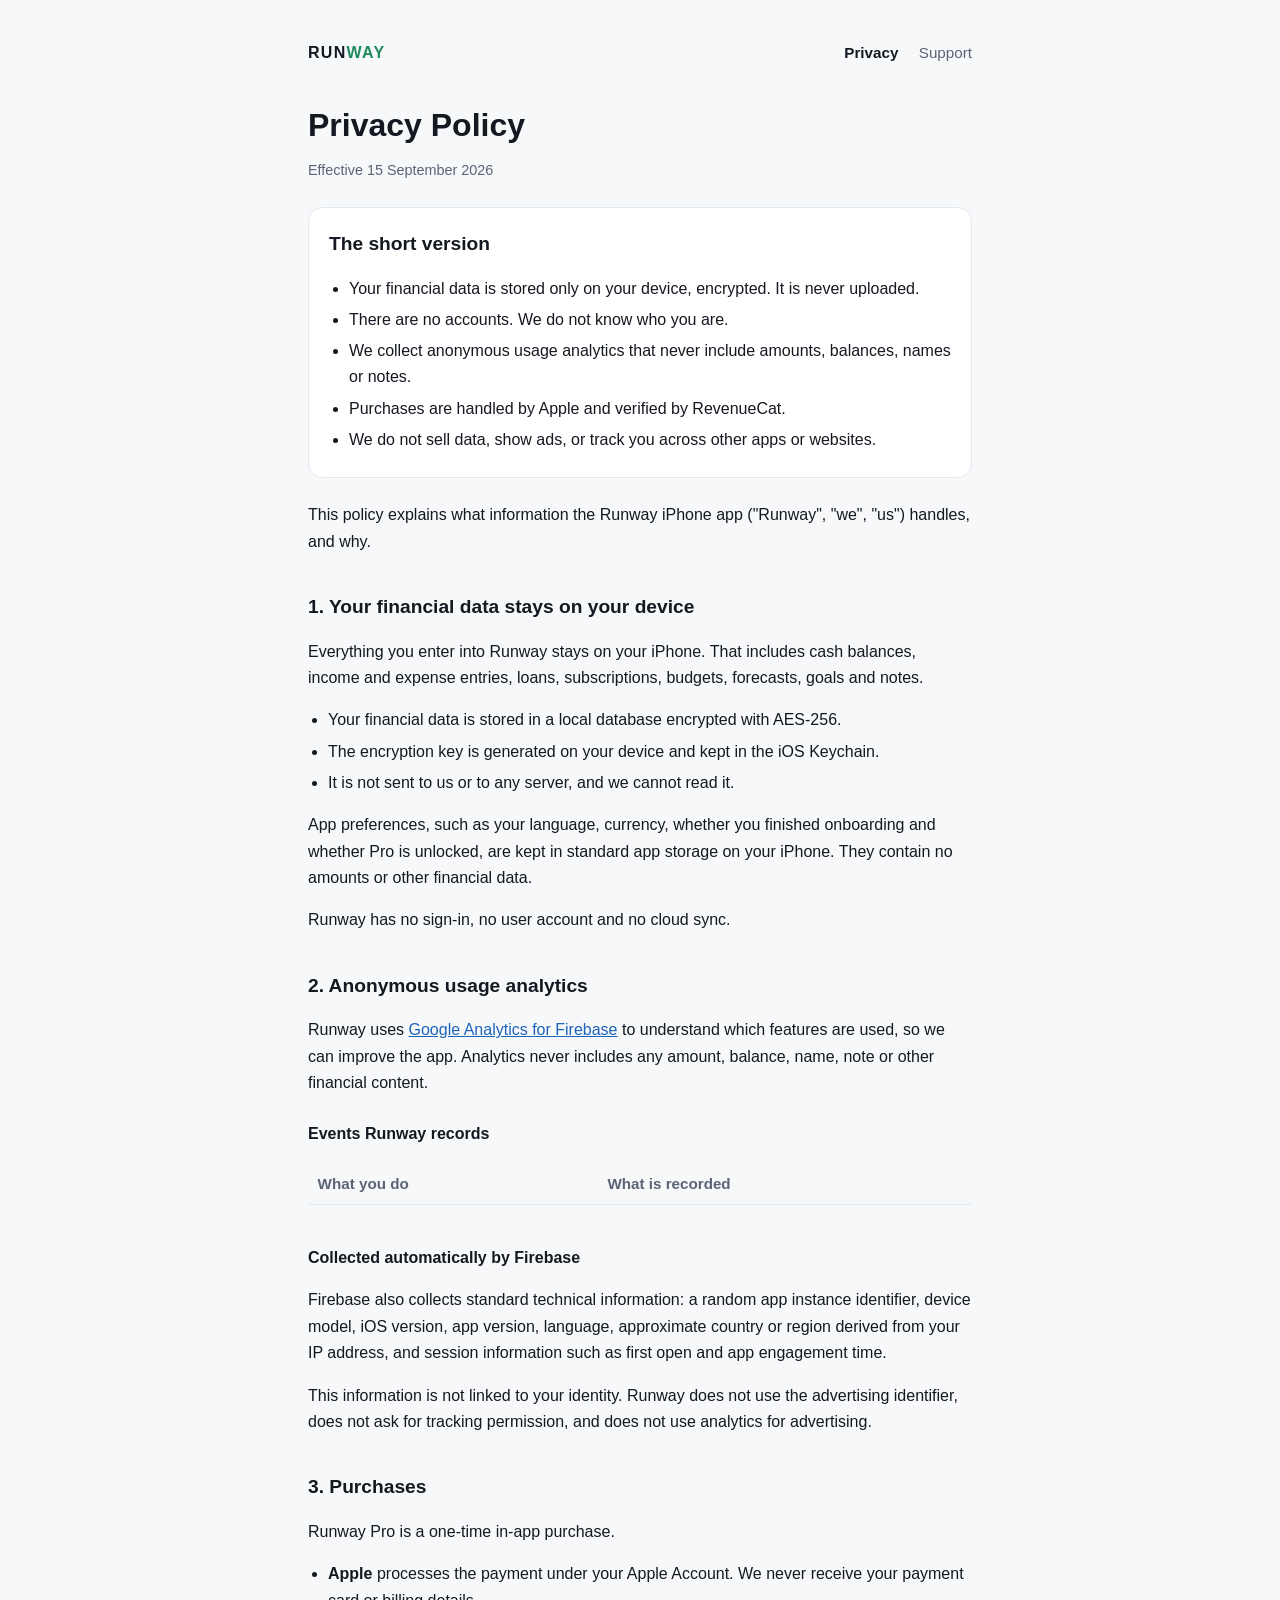
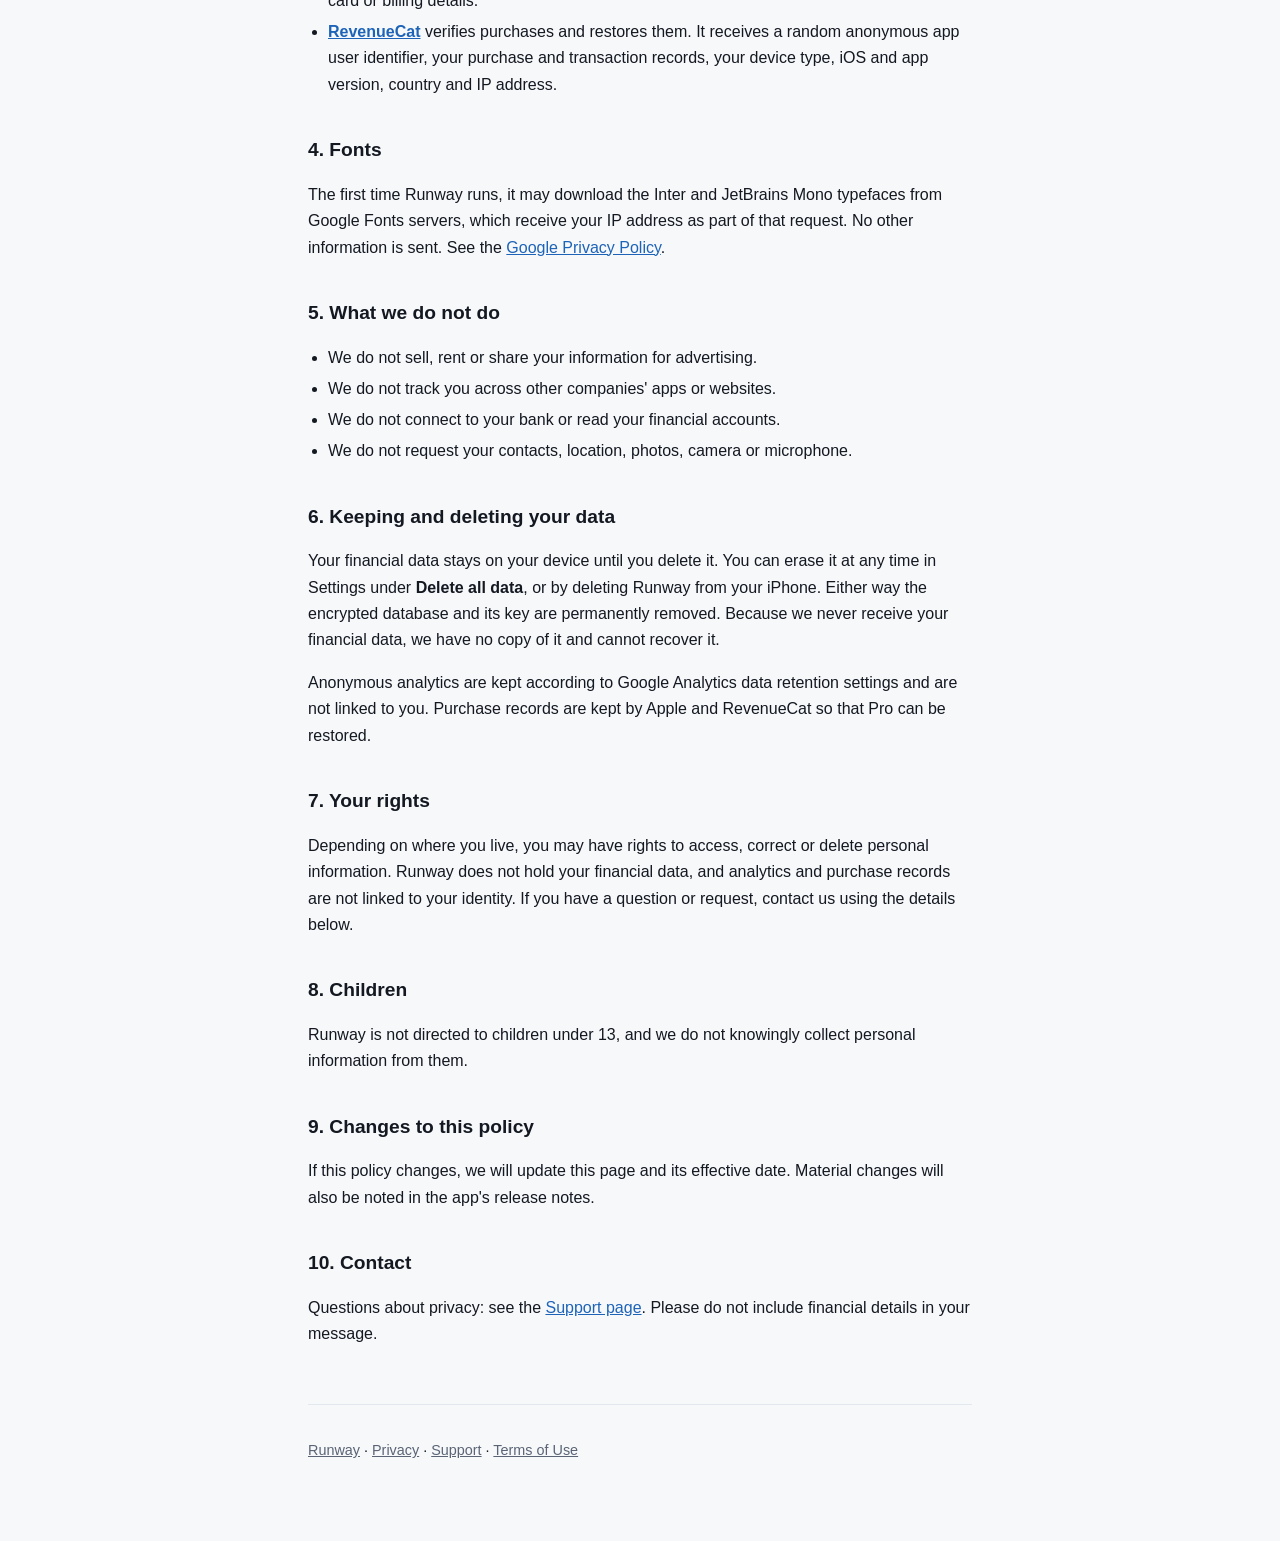
==== privacy/index.html @ b5fdf531 "docs(site): privacy policy and support pages for GitHub Pages Co-Authored-By: Claude Opus 5 (1M cont" ====
<!doctype html>
<html lang="en">
<head>
  <meta charset="utf-8">
  <meta name="viewport" content="width=device-width, initial-scale=1">
  <title>Privacy Policy · Runway</title>
  <meta name="description" content="Runway privacy policy: your financial data stays encrypted on your device.">
  <link rel="stylesheet" href="../assets/site.css">
</head>
<body>
  <div class="wrap">
    <header class="site">
      <a class="brand" href="../">Run<span>way</span></a>
      <nav>
        <a href="./" aria-current="page">Privacy</a>
        <a href="../support/">Support</a>
      </nav>
    </header>

    <main>
      <h1>Privacy Policy</h1>
      <p class="meta">Effective 15 September 2026</p>

      <div class="card">
        <h2>The short version</h2>
        <ul>
          <li>Your financial data is stored only on your device, encrypted. It is never uploaded.</li>
          <li>There are no accounts. We do not know who you are.</li>
          <li>We collect anonymous usage analytics that never include amounts, balances, names or notes.</li>
          <li>Purchases are handled by Apple and verified by RevenueCat.</li>
          <li>We do not sell data, show ads, or track you across other apps or websites.</li>
        </ul>
      </div>

      <p>This policy explains what information the Runway iPhone app ("Runway", "we", "us") handles, and why.</p>

      <h2>1. Your financial data stays on your device</h2>
      <p>Everything you enter into Runway stays on your iPhone. That includes cash balances, income and expense entries, loans, subscriptions, budgets, forecasts, goals and notes.</p>
      <ul>
        <li>Your financial data is stored in a local database encrypted with AES-256.</li>
        <li>The encryption key is generated on your device and kept in the iOS Keychain.</li>
        <li>It is not sent to us or to any server, and we cannot read it.</li>
      </ul>
      <p>App preferences, such as your language, currency, whether you finished onboarding and whether Pro is unlocked, are kept in standard app storage on your iPhone. They contain no amounts or other financial data.</p>
      <p>Runway has no sign-in, no user account and no cloud sync.</p>

      <h2>2. Anonymous usage analytics</h2>
      <p>Runway uses <a href="https://firebase.google.com/support/privacy">Google Analytics for Firebase</a> to understand which features are used, so we can improve the app. Analytics never includes any amount, balance, name, note or other financial content.</p>

      <h3>Events Runway records</h3>
      <div class="table-wrap">
        <table>
          <thead>
            <tr><th>What you do</th><th>What is recorded</th></tr>
          </thead>
          <tbody>

          </tbody>
        </table>
      </div>

      <h3>Collected automatically by Firebase</h3>
      <p>Firebase also collects standard technical information: a random app instance identifier, device model, iOS version, app version, language, approximate country or region derived from your IP address, and session information such as first open and app engagement time.</p>
      <p>This information is not linked to your identity. Runway does not use the advertising identifier, does not ask for tracking permission, and does not use analytics for advertising.</p>

      <h2>3. Purchases</h2>
      <p>Runway Pro is a one-time in-app purchase.</p>
      <ul>
        <li><strong>Apple</strong> processes the payment under your Apple Account. We never receive your payment card or billing details.</li>
        <li><strong><a href="https://www.revenuecat.com/privacy/">RevenueCat</a></strong> verifies purchases and restores them. It receives a random anonymous app user identifier, your purchase and transaction records, your device type, iOS and app version, country and IP address.</li>
      </ul>

      <h2>4. Fonts</h2>
      <p>The first time Runway runs, it may download the Inter and JetBrains Mono typefaces from Google Fonts servers, which receive your IP address as part of that request. No other information is sent. See the <a href="https://policies.google.com/privacy">Google Privacy Policy</a>.</p>

      <h2>5. What we do not do</h2>
      <ul>
        <li>We do not sell, rent or share your information for advertising.</li>
        <li>We do not track you across other companies' apps or websites.</li>
        <li>We do not connect to your bank or read your financial accounts.</li>
        <li>We do not request your contacts, location, photos, camera or microphone.</li>
      </ul>

      <h2>6. Keeping and deleting your data</h2>
      <p>Your financial data stays on your device until you delete it. You can erase it at any time in Settings under <strong>Delete all data</strong>, or by deleting Runway from your iPhone. Either way the encrypted database and its key are permanently removed. Because we never receive your financial data, we have no copy of it and cannot recover it.</p>
      <p>Anonymous analytics are kept according to Google Analytics data retention settings and are not linked to you. Purchase records are kept by Apple and RevenueCat so that Pro can be restored.</p>

      <h2>7. Your rights</h2>
      <p>Depending on where you live, you may have rights to access, correct or delete personal information. Runway does not hold your financial data, and analytics and purchase records are not linked to your identity. If you have a question or request, contact us using the details below.</p>

      <h2>8. Children</h2>
      <p>Runway is not directed to children under 13, and we do not knowingly collect personal information from them.</p>

      <h2>9. Changes to this policy</h2>
      <p>If this policy changes, we will update this page and its effective date. Material changes will also be noted in the app's release notes.</p>

      <h2>10. Contact</h2>
      <p>Questions about privacy: see the <a href="../support/">Support page</a>. Please do not include financial details in your message.</p>
    </main>

    <footer class="site">
      <p><a href="../">Runway</a> · <a href="./">Privacy</a> · <a href="../support/">Support</a> · <a href="https://www.apple.com/legal/internet-services/itunes/dev/stdeula/">Terms of Use</a></p>
    </footer>
  </div>
</body>
</html>
---- assets/site.css ----
:root {
  --bg: #f7f8fa;
  --surface: #ffffff;
  --text: #141821;
  --muted: #5a6475;
  --border: #e3e7ee;
  --accent: #1f8a5b;
  --link: #1d63b8;
  color-scheme: light;
}

@media (prefers-color-scheme: dark) {
  :root {
    --bg: #070b14;
    --surface: #0d1320;
    --text: #e6eaf1;
    --muted: #9aa4b5;
    --border: #1c2536;
    --accent: #8fddaa;
    --link: #7fb6ef;
    color-scheme: dark;
  }
}

* { box-sizing: border-box; }

html { -webkit-text-size-adjust: 100%; }

body {
  margin: 0;
  background: var(--bg);
  color: var(--text);
  font: 16px/1.65 -apple-system, BlinkMacSystemFont, "Segoe UI", Inter, Roboto, Helvetica, Arial, sans-serif;
}

.wrap {
  max-width: 44rem;
  margin: 0 auto;
  padding: 2.5rem 1.25rem 4rem;
}

header.site {
  display: flex;
  align-items: center;
  justify-content: space-between;
  gap: 1rem;
  flex-wrap: wrap;
  margin-bottom: 2.5rem;
}

.brand {
  font-weight: 700;
  letter-spacing: 0.08em;
  text-transform: uppercase;
  color: var(--text);
  text-decoration: none;
}

.brand span { color: var(--accent); }

nav a {
  color: var(--muted);
  text-decoration: none;
  margin-left: 1rem;
  font-size: 0.95rem;
}

nav a:first-child { margin-left: 0; }
nav a[aria-current="page"] { color: var(--text); font-weight: 600; }

h1 {
  font-size: 2rem;
  line-height: 1.2;
  margin: 0 0 0.5rem;
}

h2 {
  font-size: 1.2rem;
  margin: 2.25rem 0 0.5rem;
}

h3 {
  font-size: 1rem;
  margin: 1.5rem 0 0.25rem;
}

p, li { color: var(--text); }

.lede { color: var(--muted); font-size: 1.05rem; margin-top: 0; }
.meta { color: var(--muted); font-size: 0.9rem; }

a { color: var(--link); }

ul { padding-left: 1.25rem; }
li { margin: 0.3rem 0; }

.card {
  background: var(--surface);
  border: 1px solid var(--border);
  border-radius: 14px;
  padding: 1.25rem 1.25rem 0.5rem;
  margin: 1.5rem 0;
}

.card h2:first-child, .card h3:first-child { margin-top: 0; }

.button {
  display: inline-block;
  background: var(--accent);
  color: #06140d;
  font-weight: 600;
  text-decoration: none;
  padding: 0.65rem 1.1rem;
  border-radius: 999px;
  margin: 0.25rem 0 1rem;
}

.links { display: grid; gap: 0.75rem; margin-top: 2rem; }

.links a {
  display: block;
  background: var(--surface);
  border: 1px solid var(--border);
  border-radius: 14px;
  padding: 1rem 1.25rem;
  color: var(--text);
  text-decoration: none;
}

.links a strong { display: block; }
.links a span { color: var(--muted); font-size: 0.95rem; }

.table-wrap { overflow-x: auto; }

table {
  width: 100%;
  border-collapse: collapse;
  font-size: 0.95rem;
  margin: 0.75rem 0 1rem;
}

th, td {
  text-align: left;
  padding: 0.5rem 0.6rem;
  border-bottom: 1px solid var(--border);
  vertical-align: top;
}

th { color: var(--muted); font-weight: 600; }

code {
  font-family: "JetBrains Mono", ui-monospace, SFMono-Regular, Menlo, monospace;
  font-size: 0.9em;
}

footer.site {
  margin-top: 3.5rem;
  padding-top: 1.25rem;
  border-top: 1px solid var(--border);
  color: var(--muted);
  font-size: 0.9rem;
}

footer.site a { color: var(--muted); }
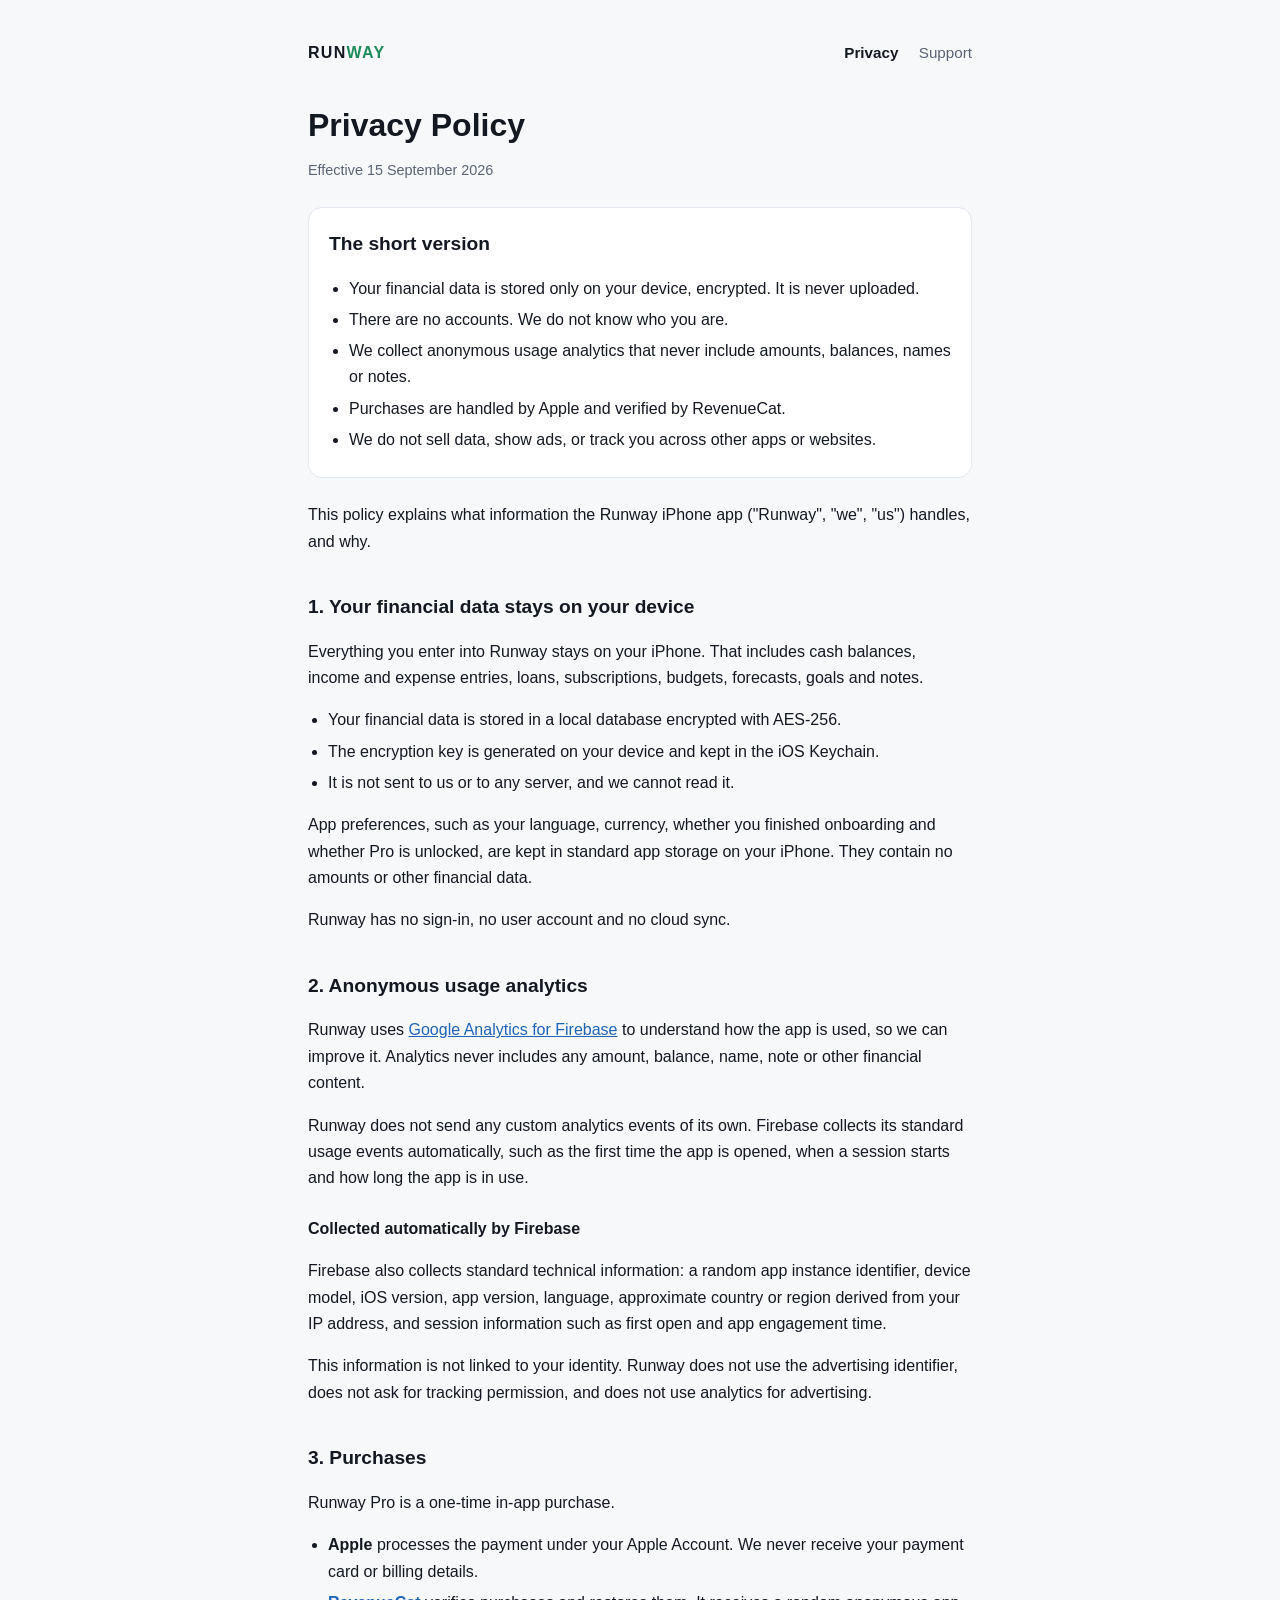
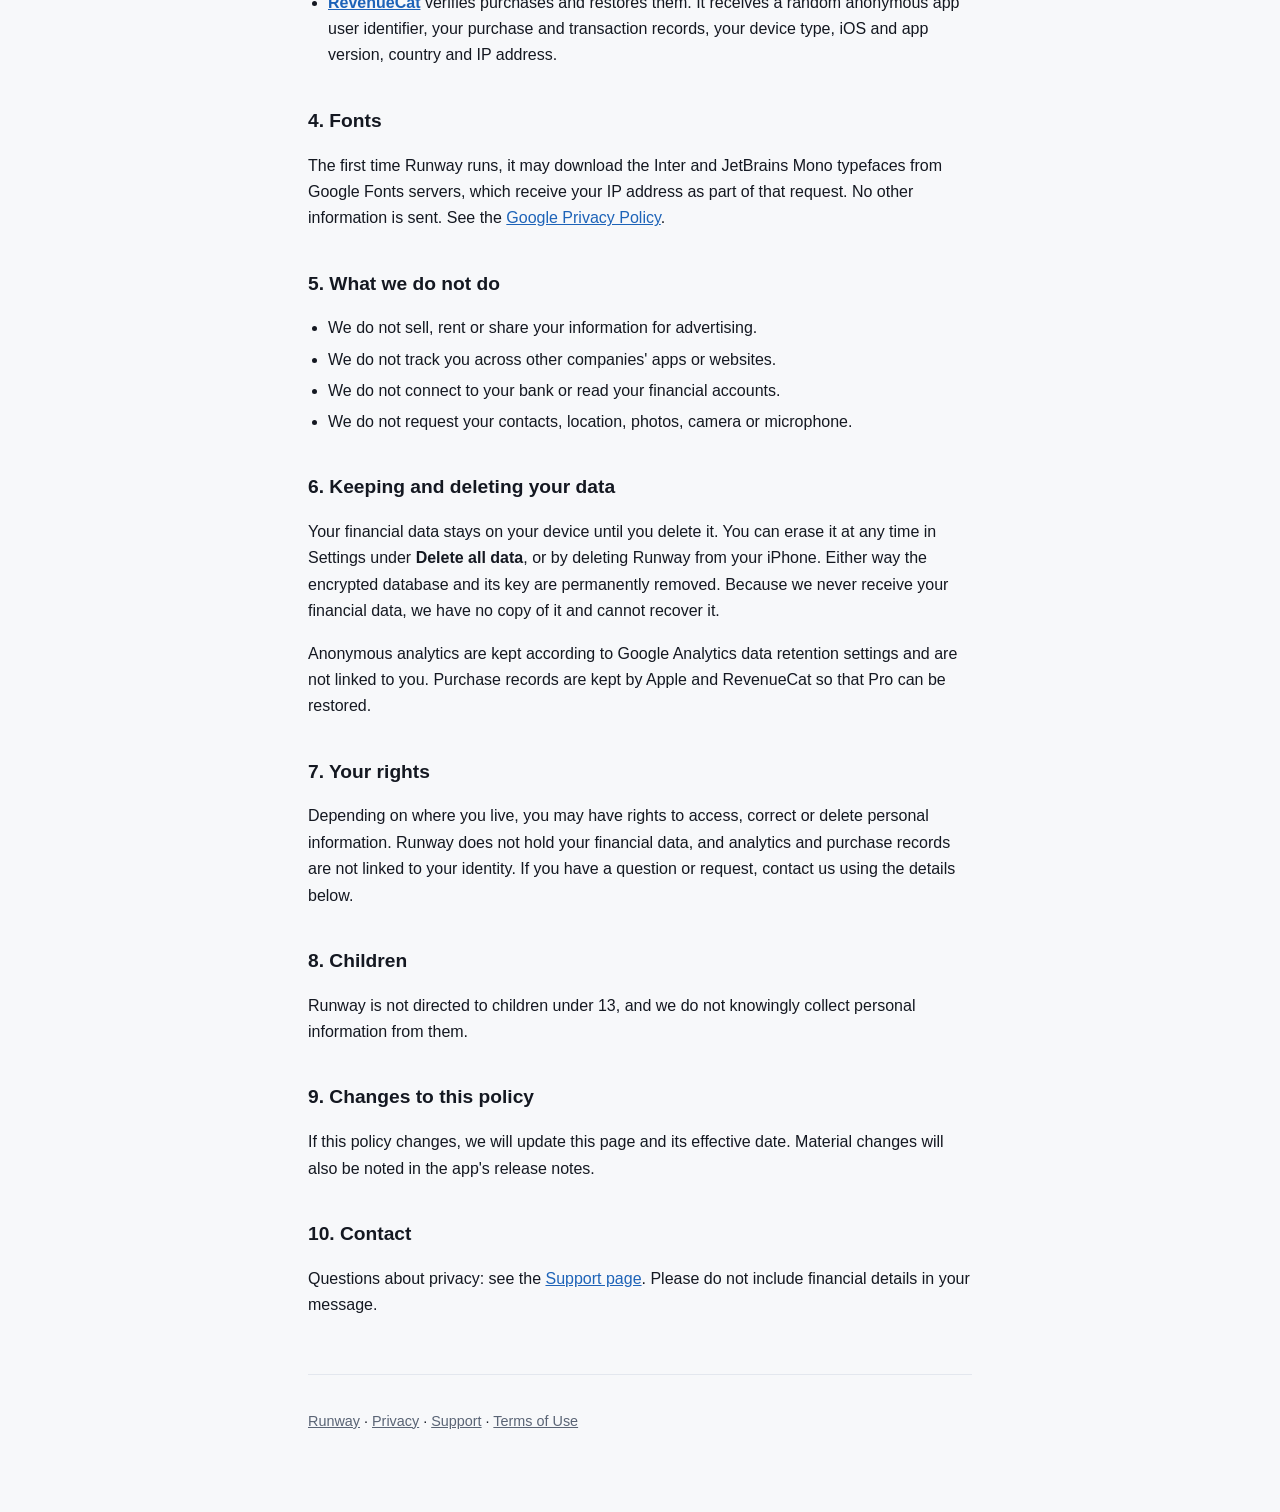
==== commit 17d3e9ac: "docs(site): describe analytics accurately and match the shipped app - The app sends no custom analyt" ====
--- a/privacy/index.html
+++ b/privacy/index.html
@@ -45,19 +45,9 @@
       <p>Runway has no sign-in, no user account and no cloud sync.</p>
 
       <h2>2. Anonymous usage analytics</h2>
-      <p>Runway uses <a href="https://firebase.google.com/support/privacy">Google Analytics for Firebase</a> to understand which features are used, so we can improve the app. Analytics never includes any amount, balance, name, note or other financial content.</p>
+      <p>Runway uses <a href="https://firebase.google.com/support/privacy">Google Analytics for Firebase</a> to understand how the app is used, so we can improve it. Analytics never includes any amount, balance, name, note or other financial content.</p>
 
-      <h3>Events Runway records</h3>
-      <div class="table-wrap">
-        <table>
-          <thead>
-            <tr><th>What you do</th><th>What is recorded</th></tr>
-          </thead>
-          <tbody>
-
-          </tbody>
-        </table>
-      </div>
+      <p>Runway does not send any custom analytics events of its own. Firebase collects its standard usage events automatically, such as the first time the app is opened, when a session starts and how long the app is in use.</p>
 
       <h3>Collected automatically by Firebase</h3>
       <p>Firebase also collects standard technical information: a random app instance identifier, device model, iOS version, app version, language, approximate country or region derived from your IP address, and session information such as first open and app engagement time.</p>
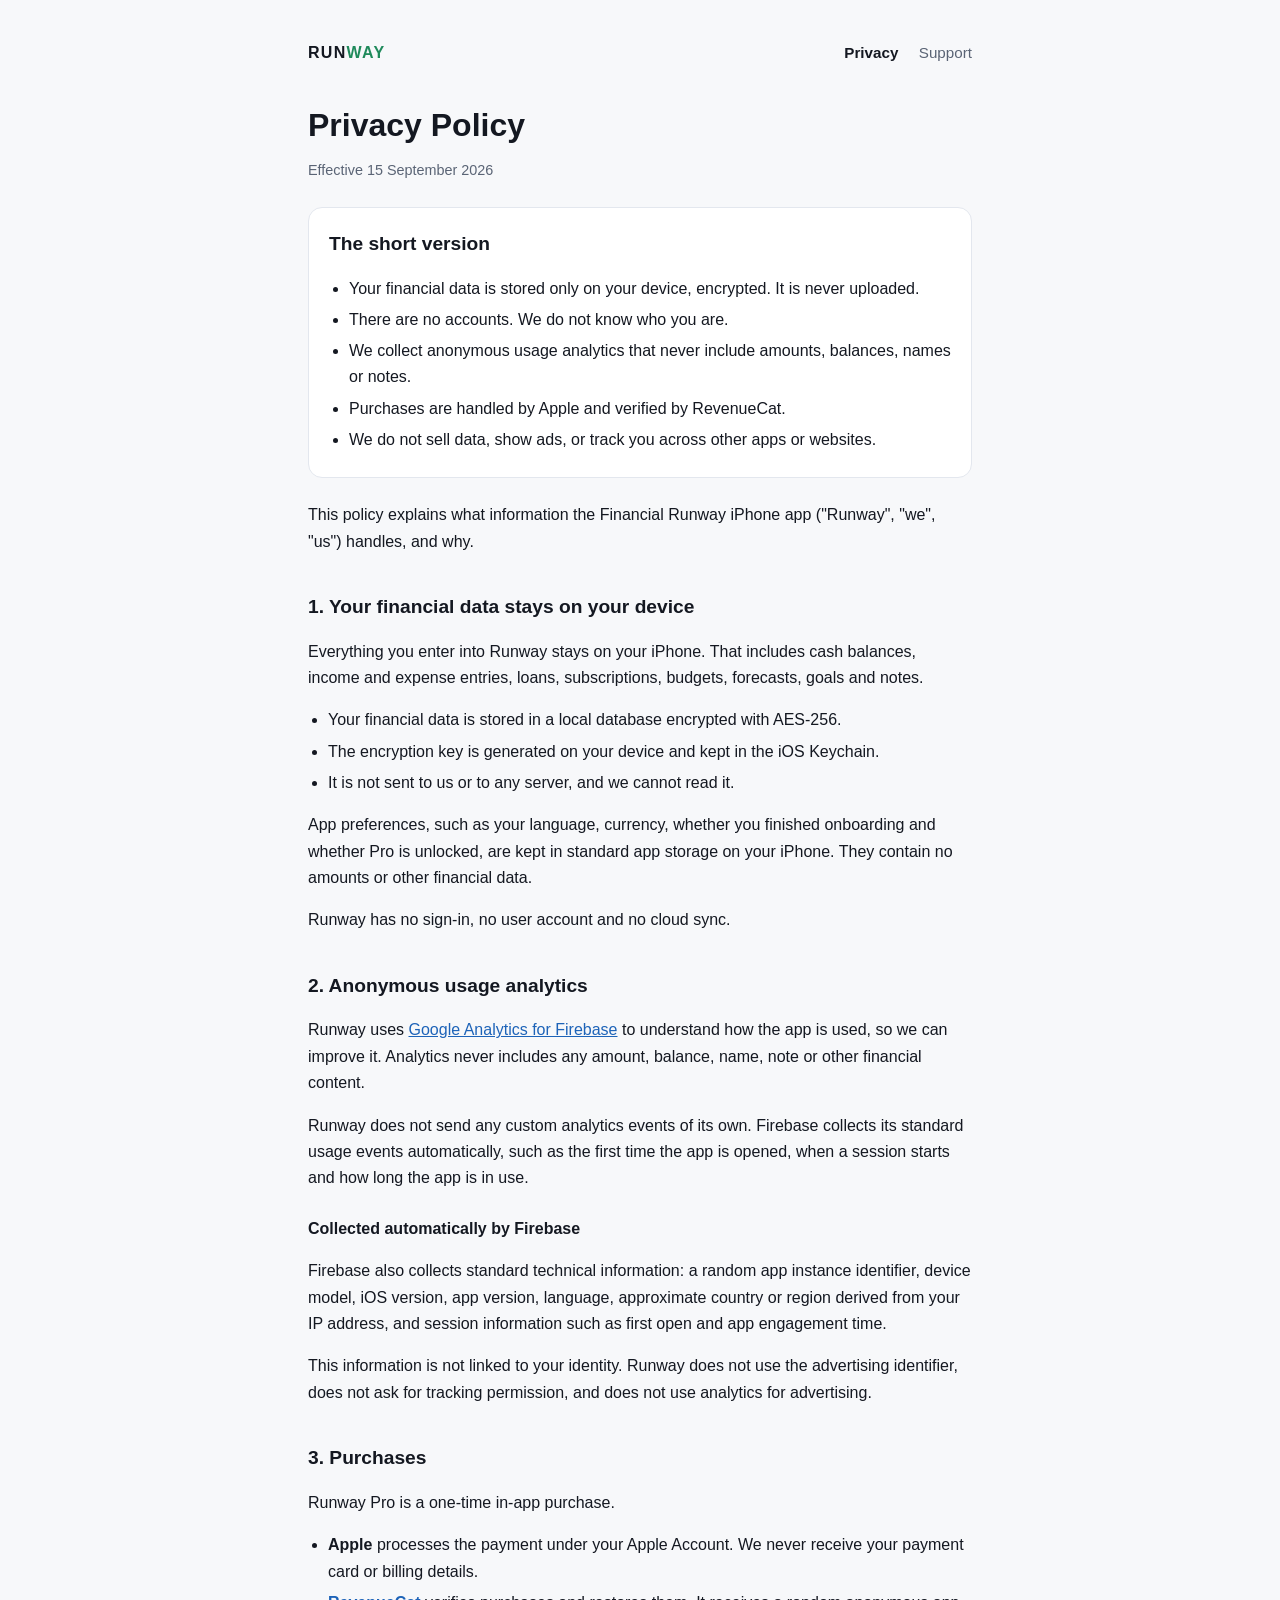
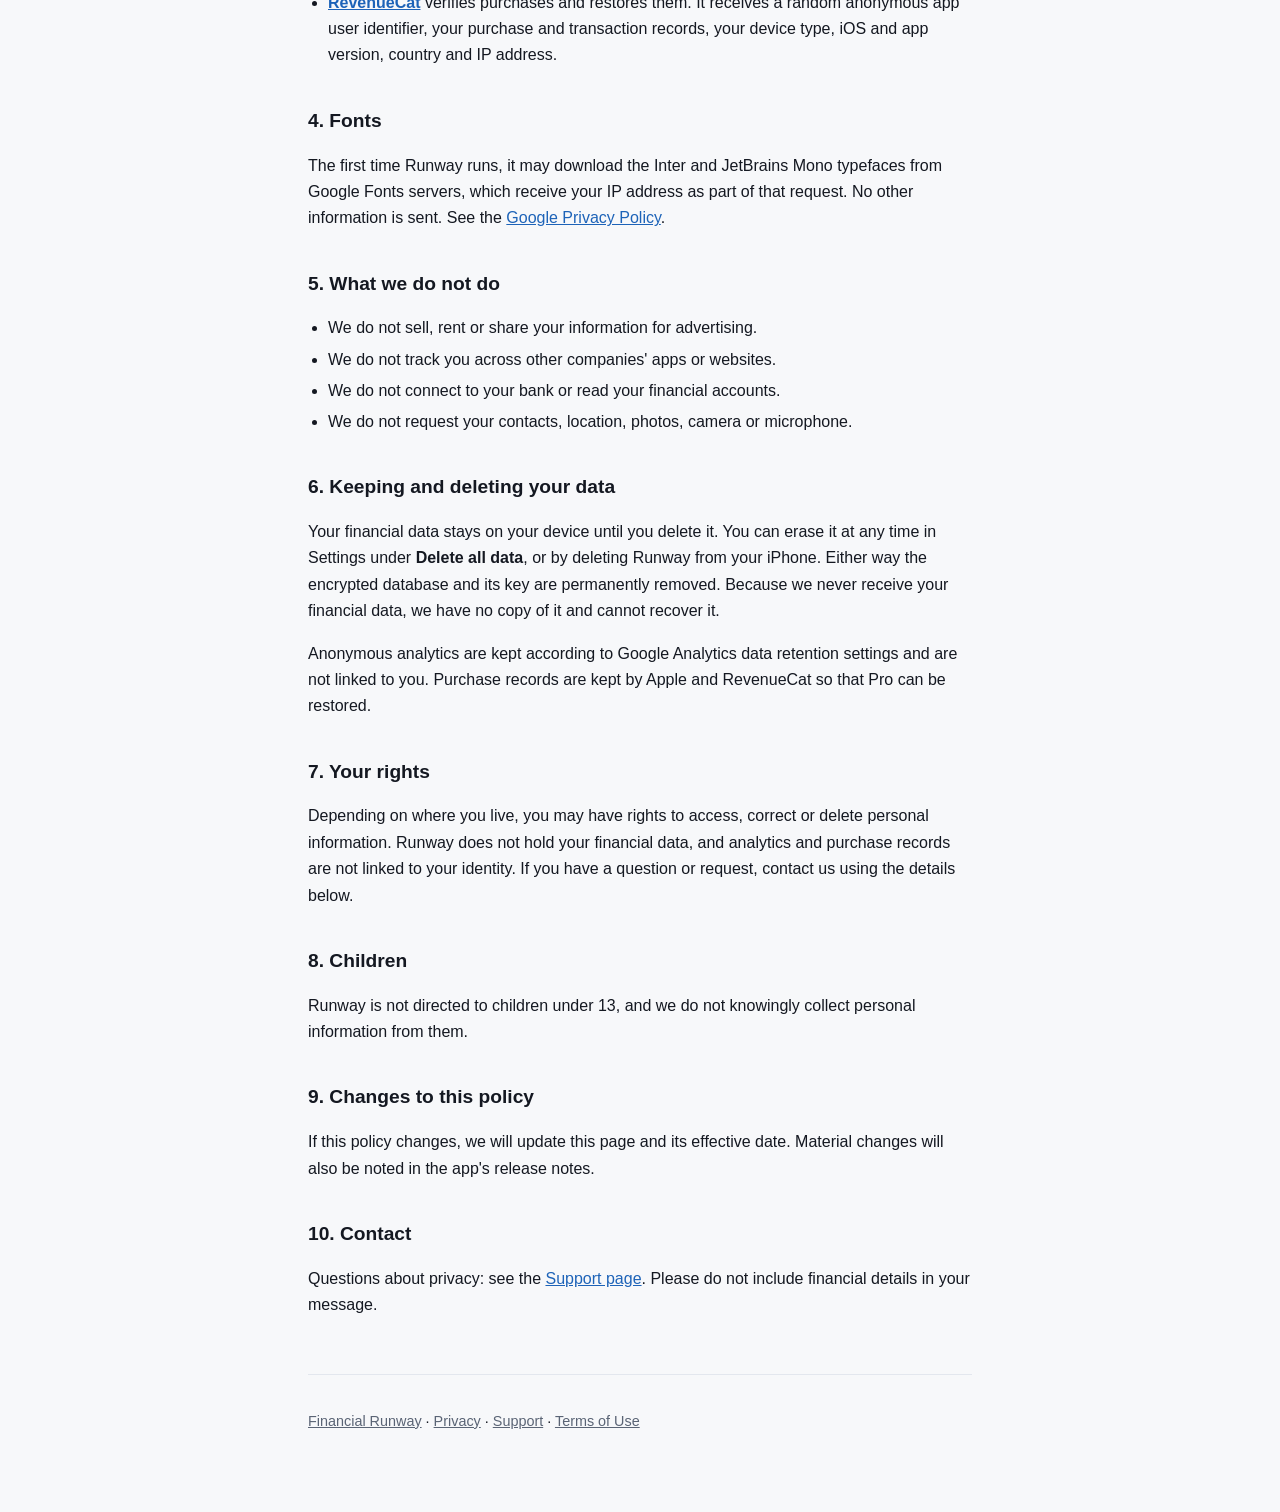
==== commit c3e4f66d: "docs(site): identify the app as Financial Runway, its App Store name Titles, descriptions, intros an" ====
--- a/privacy/index.html
+++ b/privacy/index.html
@@ -3,8 +3,8 @@
 <head>
   <meta charset="utf-8">
   <meta name="viewport" content="width=device-width, initial-scale=1">
-  <title>Privacy Policy · Runway</title>
-  <meta name="description" content="Runway privacy policy: your financial data stays encrypted on your device.">
+  <title>Privacy Policy · Financial Runway</title>
+  <meta name="description" content="Financial Runway privacy policy: your financial data stays encrypted on your device.">
   <link rel="stylesheet" href="../assets/site.css">
 </head>
 <body>
@@ -32,7 +32,7 @@
         </ul>
       </div>
 
-      <p>This policy explains what information the Runway iPhone app ("Runway", "we", "us") handles, and why.</p>
+      <p>This policy explains what information the Financial Runway iPhone app ("Runway", "we", "us") handles, and why.</p>
 
       <h2>1. Your financial data stays on your device</h2>
       <p>Everything you enter into Runway stays on your iPhone. That includes cash balances, income and expense entries, loans, subscriptions, budgets, forecasts, goals and notes.</p>
@@ -89,7 +89,7 @@
     </main>
 
     <footer class="site">
-      <p><a href="../">Runway</a> · <a href="./">Privacy</a> · <a href="../support/">Support</a> · <a href="https://www.apple.com/legal/internet-services/itunes/dev/stdeula/">Terms of Use</a></p>
+      <p><a href="../">Financial Runway</a> · <a href="./">Privacy</a> · <a href="../support/">Support</a> · <a href="https://www.apple.com/legal/internet-services/itunes/dev/stdeula/">Terms of Use</a></p>
     </footer>
   </div>
 </body>
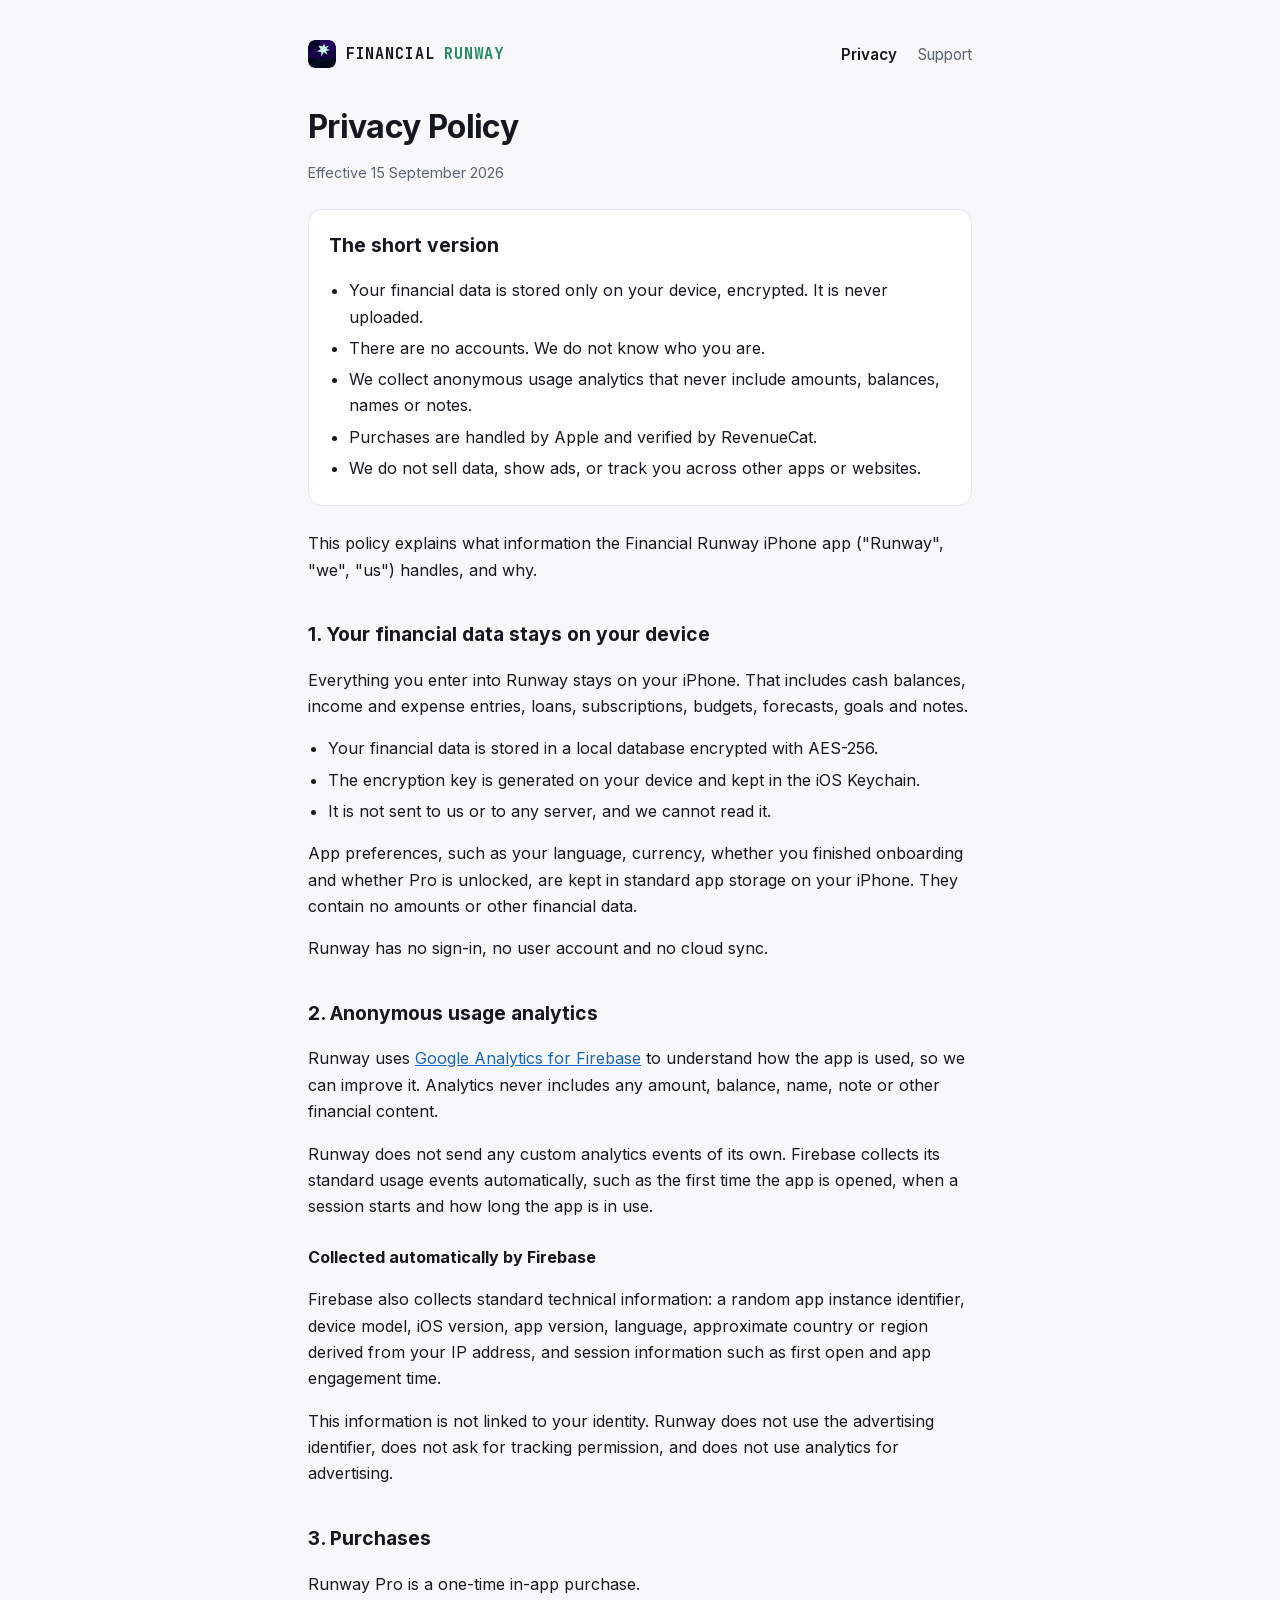
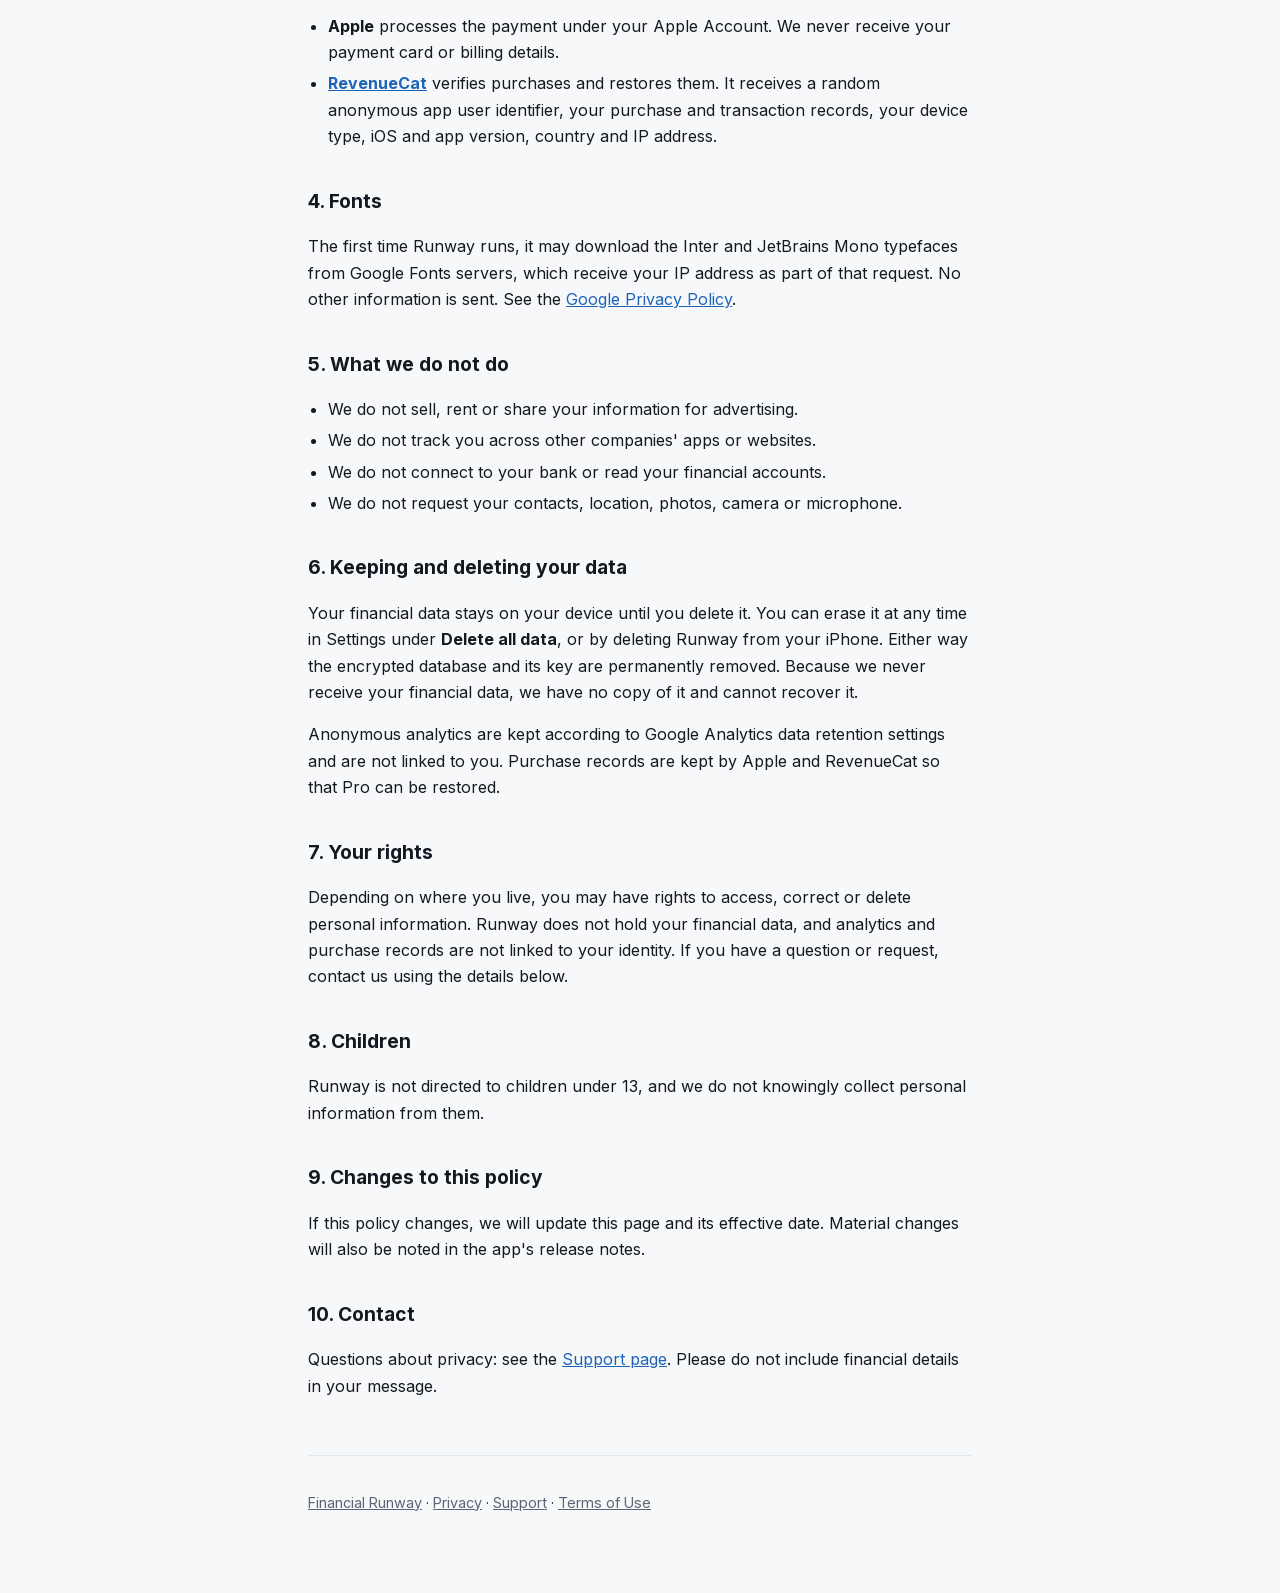
==== commit f8758f4e: "feat(site): the page wears the app's name, face and icon The header wordmark read "RUNWAY" while the" ====
--- a/privacy/index.html
+++ b/privacy/index.html
@@ -5,12 +5,15 @@
   <meta name="viewport" content="width=device-width, initial-scale=1">
   <title>Privacy Policy · Financial Runway</title>
   <meta name="description" content="Financial Runway privacy policy: your financial data stays encrypted on your device.">
+  <link rel="icon" type="image/png" sizes="180x180" href="../assets/icon-180.png">
+  <link rel="apple-touch-icon" href="../assets/icon-180.png">
+  <meta name="theme-color" content="#040d1a">
   <link rel="stylesheet" href="../assets/site.css">
 </head>
 <body>
   <div class="wrap">
     <header class="site">
-      <a class="brand" href="../">Run<span>way</span></a>
+      <a class="brand" href="../"><img src="../assets/icon-180.png" alt="" width="28" height="28">Financial <span>Runway</span></a>
       <nav>
         <a href="./" aria-current="page">Privacy</a>
         <a href="../support/">Support</a>
--- a/assets/site.css
+++ b/assets/site.css
@@ -1,3 +1,23 @@
+/* Inter and JetBrains Mono, the app's own typefaces, served from this site.
+   Variable files, so one request each covers every weight. Self-hosted on
+   purpose: a page that promises your data stays on your phone should not ask
+   a third party for a font. */
+@font-face {
+  font-family: 'Inter';
+  font-style: normal;
+  font-weight: 100 900;
+  font-display: swap;
+  src: url(fonts/inter.woff2) format('woff2');
+}
+
+@font-face {
+  font-family: 'JetBrains Mono';
+  font-style: normal;
+  font-weight: 100 800;
+  font-display: swap;
+  src: url(fonts/jetbrains-mono.woff2) format('woff2');
+}
+
 :root {
   --bg: #f7f8fa;
   --surface: #ffffff;
@@ -10,12 +30,13 @@
 }
 
 @media (prefers-color-scheme: dark) {
+  /* Straight from the app's tokens, so the two read as one product. */
   :root {
-    --bg: #070b14;
-    --surface: #0d1320;
-    --text: #e6eaf1;
-    --muted: #9aa4b5;
-    --border: #1c2536;
+    --bg: #040d1a;
+    --surface: #060f1e;
+    --text: #cdd5e0;
+    --muted: #6b7f96;
+    --border: #0d1f3a;
     --accent: #8fddaa;
     --link: #7fb6ef;
     color-scheme: dark;
@@ -30,7 +51,7 @@
   margin: 0;
   background: var(--bg);
   color: var(--text);
-  font: 16px/1.65 -apple-system, BlinkMacSystemFont, "Segoe UI", Inter, Roboto, Helvetica, Arial, sans-serif;
+  font: 16px/1.65 Inter, -apple-system, BlinkMacSystemFont, "Segoe UI", Roboto, Helvetica, Arial, sans-serif;
 }
 
 .wrap {
@@ -49,14 +70,27 @@
 }
 
 .brand {
+  display: inline-flex;
+  align-items: center;
+  gap: 0.6rem;
+  /* The app shows this wordmark on launch in JetBrains Mono. Same face here. */
+  font-family: "JetBrains Mono", ui-monospace, SFMono-Regular, Menlo, monospace;
   font-weight: 700;
-  letter-spacing: 0.08em;
+  font-size: 0.95rem;
+  letter-spacing: 0.06em;
   text-transform: uppercase;
   color: var(--text);
   text-decoration: none;
 }
 
 .brand span { color: var(--accent); }
+
+.brand img {
+  width: 28px;
+  height: 28px;
+  border-radius: 7px;
+  display: block;
+}
 
 nav a {
   color: var(--muted);
@@ -71,6 +105,7 @@
 h1 {
   font-size: 2rem;
   line-height: 1.2;
+  letter-spacing: -0.02em;
   margin: 0 0 0.5rem;
 }
 
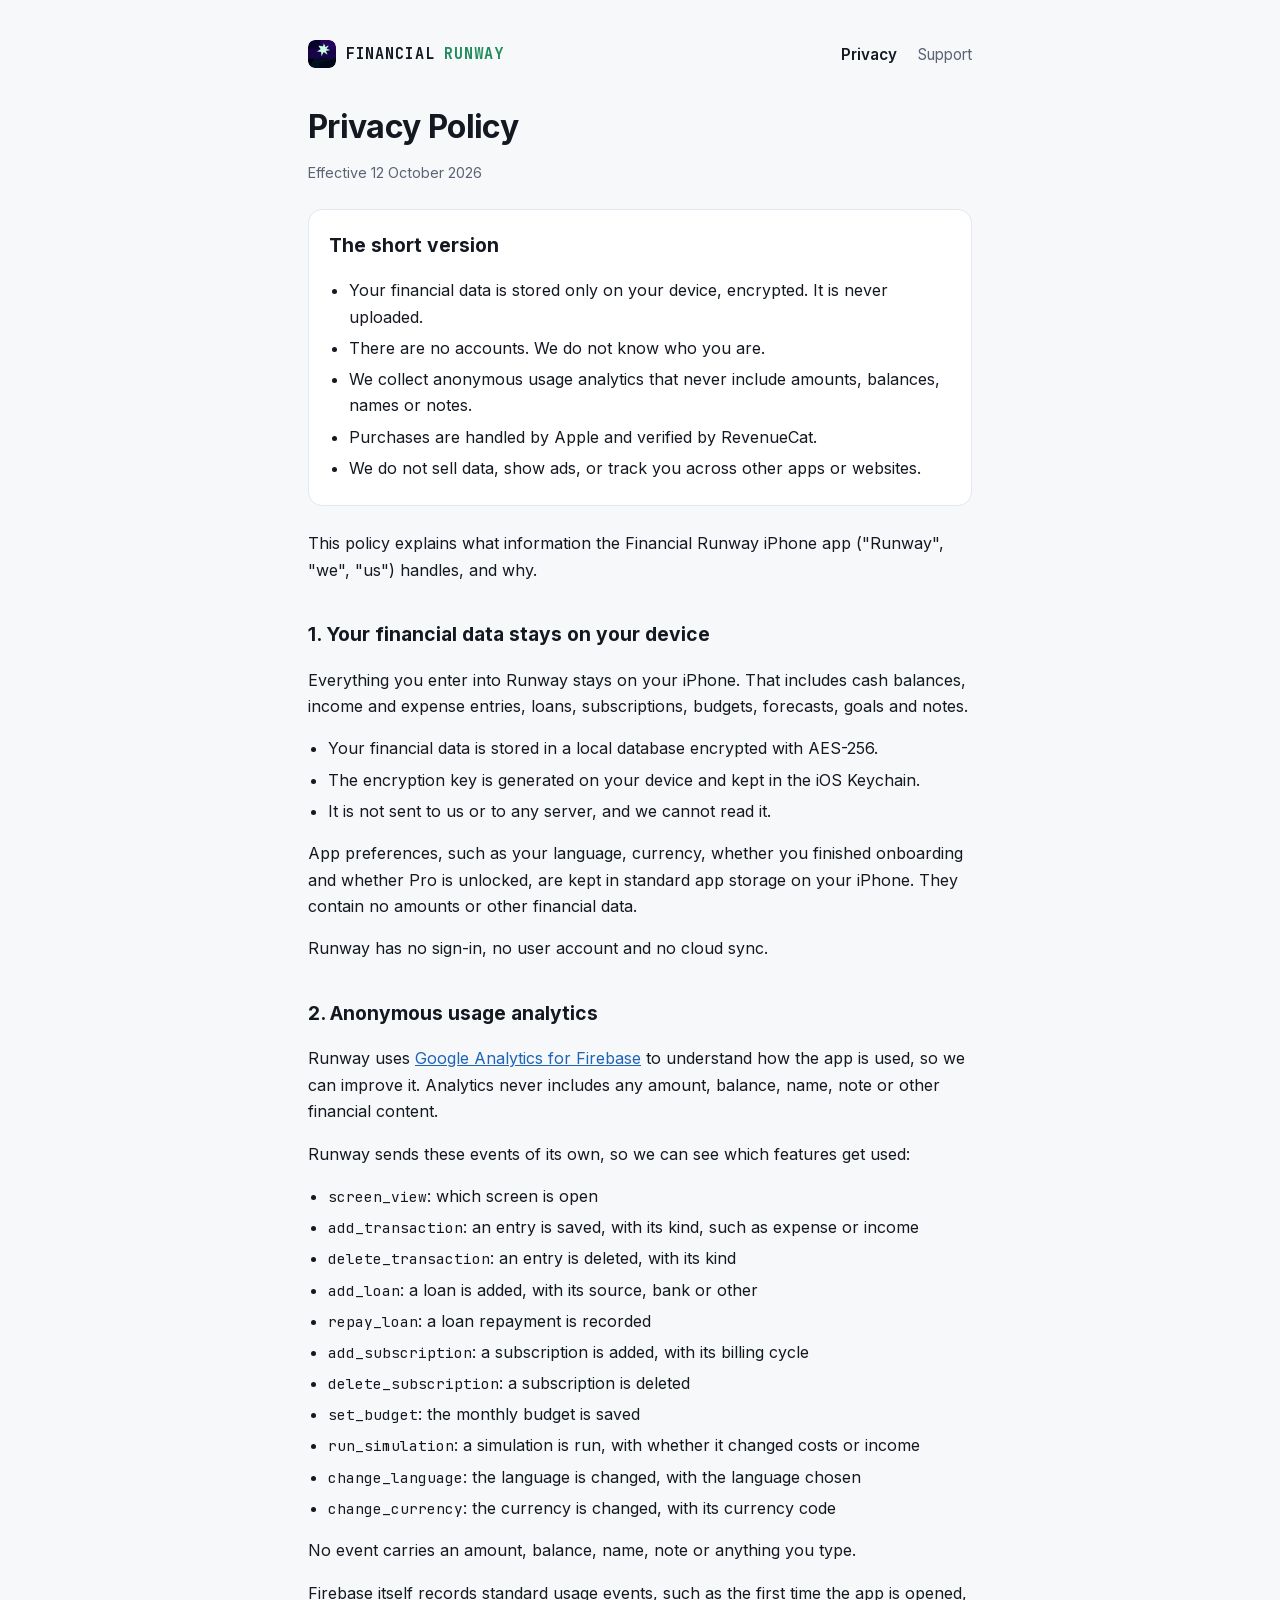
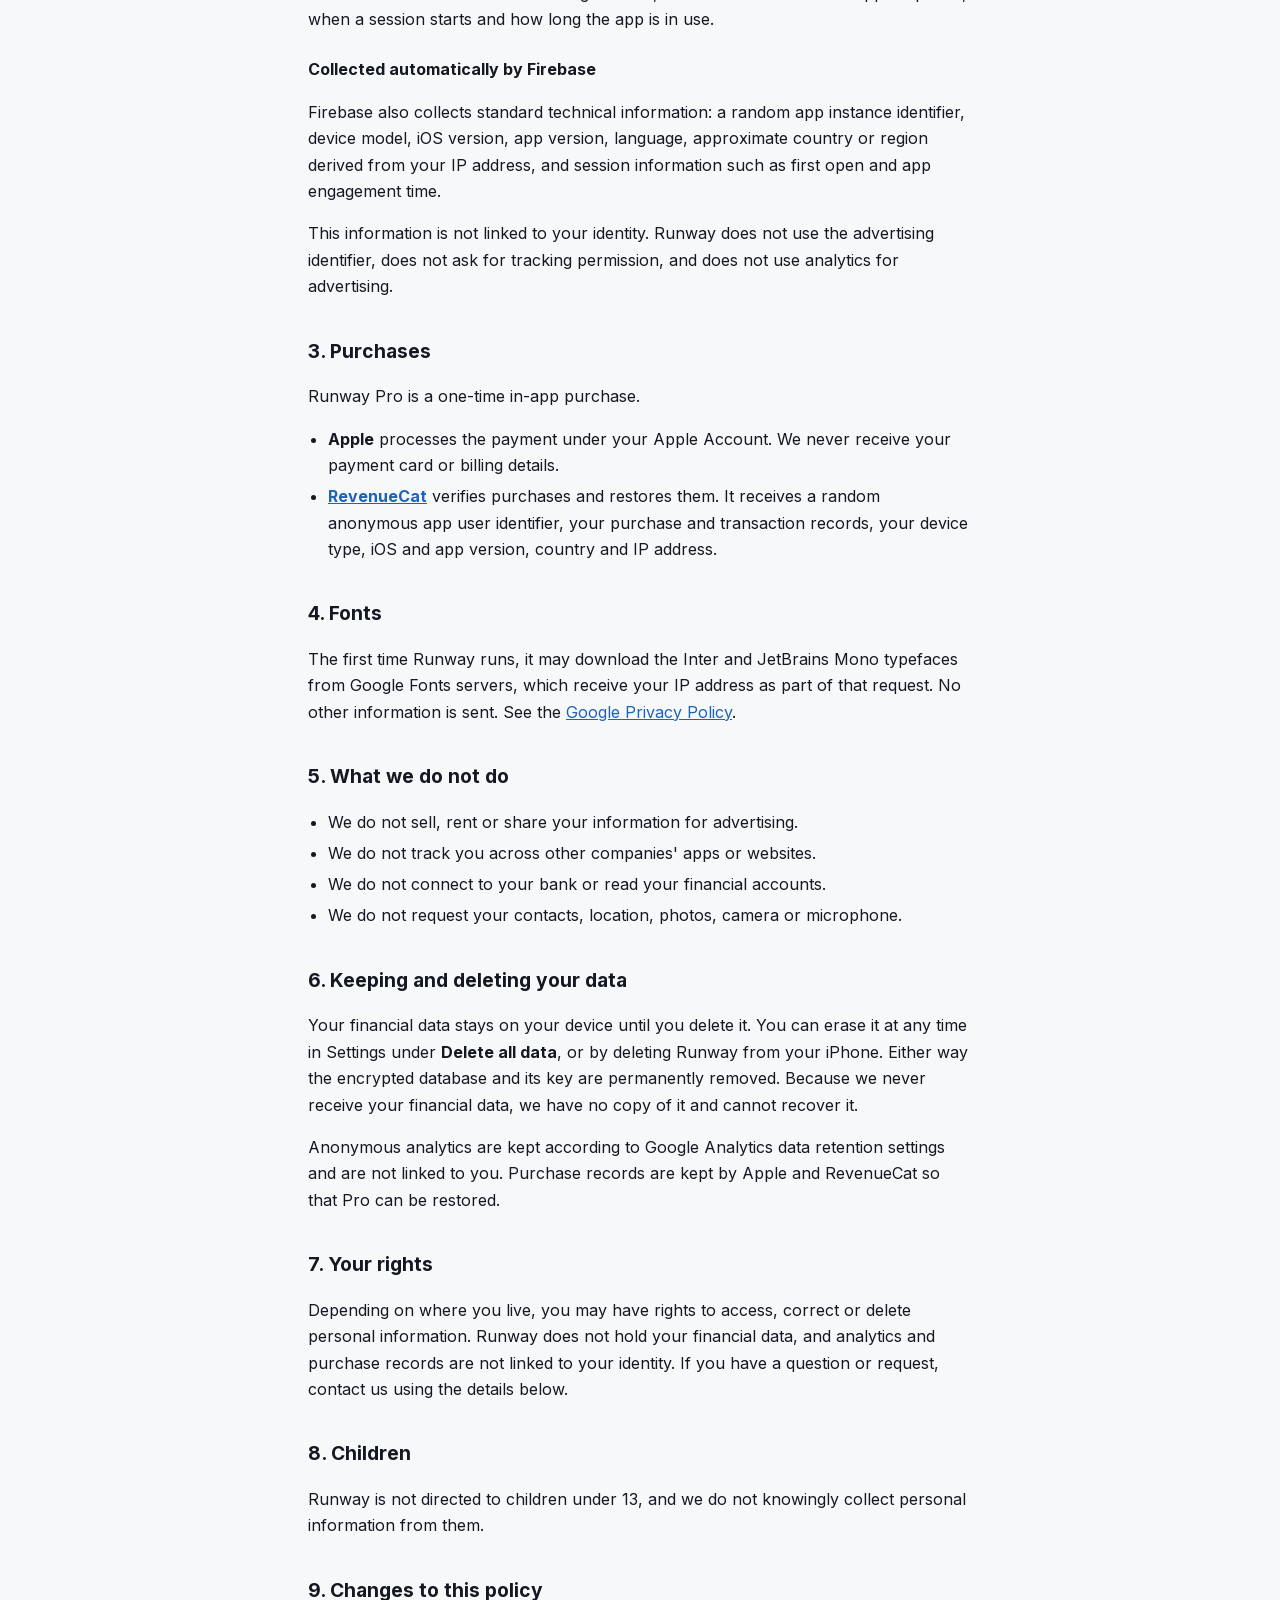
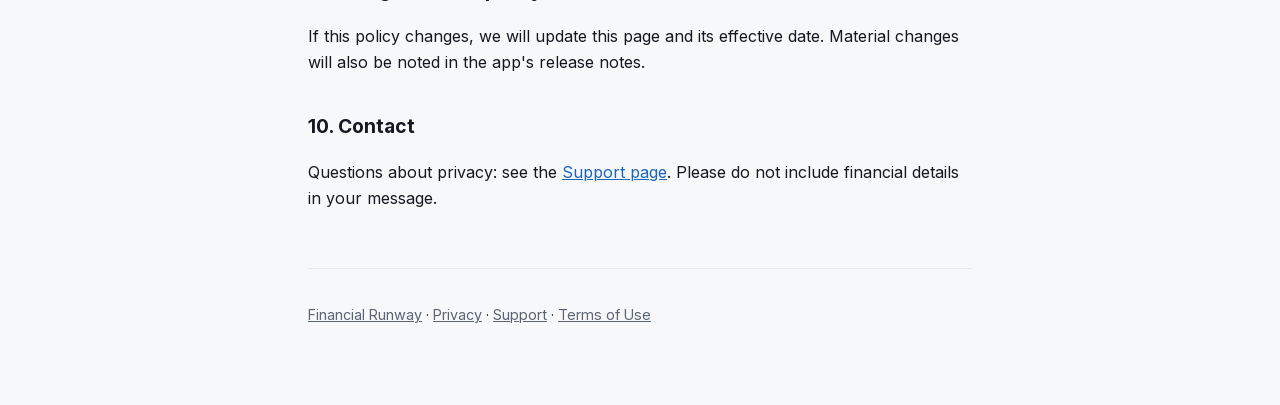
==== commit e2afe342: "site: published from 4633e1bdb956f0ebb0a1fc29a1079faa72827a38 Built by .github/workflows/site.yml. D" ====
--- a/privacy/index.html
+++ b/privacy/index.html
@@ -1,99 +1,193 @@
 <!doctype html>
 <html lang="en">
-<head>
-  <meta charset="utf-8">
-  <meta name="viewport" content="width=device-width, initial-scale=1">
-  <title>Privacy Policy · Financial Runway</title>
-  <meta name="description" content="Financial Runway privacy policy: your financial data stays encrypted on your device.">
-  <link rel="icon" type="image/png" sizes="180x180" href="../assets/icon-180.png">
-  <link rel="apple-touch-icon" href="../assets/icon-180.png">
-  <meta name="theme-color" content="#040d1a">
-  <link rel="stylesheet" href="../assets/site.css">
-</head>
-<body>
-  <div class="wrap">
-    <header class="site">
-      <a class="brand" href="../"><img src="../assets/icon-180.png" alt="" width="28" height="28">Financial <span>Runway</span></a>
-      <nav>
-        <a href="./" aria-current="page">Privacy</a>
-        <a href="../support/">Support</a>
-      </nav>
-    </header>
+  <head>
+    <meta charset="utf-8" />
+    <meta name="viewport" content="width=device-width, initial-scale=1" />
+    <title>Privacy Policy · Financial Runway</title>
+    <meta
+      name="description"
+      content="Financial Runway privacy policy: your financial data stays encrypted on your device."
+    />
+    <link rel="canonical" href="https://echoshihtw.github.io/runway/privacy/" />
+    <meta property="og:type" content="website" />
+    <meta property="og:url" content="https://echoshihtw.github.io/runway/privacy/" />
+    <meta property="og:site_name" content="Financial Runway" />
+    <meta property="og:title" content="Privacy Policy · Financial Runway" />
+    <meta
+      property="og:description"
+      content="What Financial Runway stores, where it stores it, and what never leaves your phone."
+    />
+    <meta property="og:image" content="https://echoshihtw.github.io/runway/assets/og.jpg" />
+    <meta property="og:image:type" content="image/jpeg" />
+    <meta property="og:image:width" content="1200" />
+    <meta property="og:image:height" content="630" />
+    <meta
+      property="og:image:alt"
+      content="Financial Runway on iPhone: the headline How long will your money last, beside the app showing twelve months of runway and the month it runs out."
+    />
+    <meta name="twitter:card" content="summary_large_image" />
+    <link rel="icon" type="image/png" sizes="180x180" href="../assets/icon-180.png" />
+    <link rel="apple-touch-icon" href="../assets/icon-180.png" />
+    <meta name="theme-color" content="#040d1a" />
+    <link rel="stylesheet" href="../assets/site.css" />
+  </head>
+  <body>
+    <div class="wrap">
+      <header class="site">
+        <a class="brand" href="../"
+          ><img src="../assets/icon-180.png" alt="" width="28" height="28" />Financial <span>Runway</span></a
+        >
+        <nav>
+          <a href="./" aria-current="page">Privacy</a>
+          <a href="../support/">Support</a>
+        </nav>
+      </header>
 
-    <main>
-      <h1>Privacy Policy</h1>
-      <p class="meta">Effective 15 September 2026</p>
+      <main>
+        <h1>Privacy Policy</h1>
+        <p class="meta">Effective 12 October 2026</p>
 
-      <div class="card">
-        <h2>The short version</h2>
+        <div class="card">
+          <h2>The short version</h2>
+          <ul>
+            <li>Your financial data is stored only on your device, encrypted. It is never uploaded.</li>
+            <li>There are no accounts. We do not know who you are.</li>
+            <li>We collect anonymous usage analytics that never include amounts, balances, names or notes.</li>
+            <li>Purchases are handled by Apple and verified by RevenueCat.</li>
+            <li>We do not sell data, show ads, or track you across other apps or websites.</li>
+          </ul>
+        </div>
+
+        <p>
+          This policy explains what information the Financial Runway iPhone app ("Runway", "we", "us") handles, and why.
+        </p>
+
+        <h2>1. Your financial data stays on your device</h2>
+        <p>
+          Everything you enter into Runway stays on your iPhone. That includes cash balances, income and expense
+          entries, loans, subscriptions, budgets, forecasts, goals and notes.
+        </p>
         <ul>
-          <li>Your financial data is stored only on your device, encrypted. It is never uploaded.</li>
-          <li>There are no accounts. We do not know who you are.</li>
-          <li>We collect anonymous usage analytics that never include amounts, balances, names or notes.</li>
-          <li>Purchases are handled by Apple and verified by RevenueCat.</li>
-          <li>We do not sell data, show ads, or track you across other apps or websites.</li>
+          <li>Your financial data is stored in a local database encrypted with AES-256.</li>
+          <li>The encryption key is generated on your device and kept in the iOS Keychain.</li>
+          <li>It is not sent to us or to any server, and we cannot read it.</li>
         </ul>
-      </div>
+        <p>
+          App preferences, such as your language, currency, whether you finished onboarding and whether Pro is unlocked,
+          are kept in standard app storage on your iPhone. They contain no amounts or other financial data.
+        </p>
+        <p>Runway has no sign-in, no user account and no cloud sync.</p>
 
-      <p>This policy explains what information the Financial Runway iPhone app ("Runway", "we", "us") handles, and why.</p>
+        <h2>2. Anonymous usage analytics</h2>
+        <p>
+          Runway uses <a href="https://firebase.google.com/support/privacy">Google Analytics for Firebase</a> to
+          understand how the app is used, so we can improve it. Analytics never includes any amount, balance, name, note
+          or other financial content.
+        </p>
 
-      <h2>1. Your financial data stays on your device</h2>
-      <p>Everything you enter into Runway stays on your iPhone. That includes cash balances, income and expense entries, loans, subscriptions, budgets, forecasts, goals and notes.</p>
-      <ul>
-        <li>Your financial data is stored in a local database encrypted with AES-256.</li>
-        <li>The encryption key is generated on your device and kept in the iOS Keychain.</li>
-        <li>It is not sent to us or to any server, and we cannot read it.</li>
-      </ul>
-      <p>App preferences, such as your language, currency, whether you finished onboarding and whether Pro is unlocked, are kept in standard app storage on your iPhone. They contain no amounts or other financial data.</p>
-      <p>Runway has no sign-in, no user account and no cloud sync.</p>
+        <p>Runway sends these events of its own, so we can see which features get used:</p>
+        <ul id="analytics-events">
+          <li><code>screen_view</code>: which screen is open</li>
+          <li><code>add_transaction</code>: an entry is saved, with its kind, such as expense or income</li>
+          <li><code>delete_transaction</code>: an entry is deleted, with its kind</li>
+          <li><code>add_loan</code>: a loan is added, with its source, bank or other</li>
+          <li><code>repay_loan</code>: a loan repayment is recorded</li>
+          <li><code>add_subscription</code>: a subscription is added, with its billing cycle</li>
+          <li><code>delete_subscription</code>: a subscription is deleted</li>
+          <li><code>set_budget</code>: the monthly budget is saved</li>
+          <li><code>run_simulation</code>: a simulation is run, with whether it changed costs or income</li>
+          <li><code>change_language</code>: the language is changed, with the language chosen</li>
+          <li><code>change_currency</code>: the currency is changed, with its currency code</li>
+        </ul>
+        <p>No event carries an amount, balance, name, note or anything you type.</p>
+        <p>
+          Firebase itself records standard usage events, such as the first time the app is opened, when a session starts
+          and how long the app is in use.
+        </p>
 
-      <h2>2. Anonymous usage analytics</h2>
-      <p>Runway uses <a href="https://firebase.google.com/support/privacy">Google Analytics for Firebase</a> to understand how the app is used, so we can improve it. Analytics never includes any amount, balance, name, note or other financial content.</p>
+        <h3>Collected automatically by Firebase</h3>
+        <p>
+          Firebase also collects standard technical information: a random app instance identifier, device model, iOS
+          version, app version, language, approximate country or region derived from your IP address, and session
+          information such as first open and app engagement time.
+        </p>
+        <p>
+          This information is not linked to your identity. Runway does not use the advertising identifier, does not ask
+          for tracking permission, and does not use analytics for advertising.
+        </p>
 
-      <p>Runway does not send any custom analytics events of its own. Firebase collects its standard usage events automatically, such as the first time the app is opened, when a session starts and how long the app is in use.</p>
+        <h2>3. Purchases</h2>
+        <p>Runway Pro is a one-time in-app purchase.</p>
+        <ul>
+          <li>
+            <strong>Apple</strong> processes the payment under your Apple Account. We never receive your payment card or
+            billing details.
+          </li>
+          <li>
+            <strong><a href="https://www.revenuecat.com/privacy/">RevenueCat</a></strong> verifies purchases and
+            restores them. It receives a random anonymous app user identifier, your purchase and transaction records,
+            your device type, iOS and app version, country and IP address.
+          </li>
+        </ul>
 
-      <h3>Collected automatically by Firebase</h3>
-      <p>Firebase also collects standard technical information: a random app instance identifier, device model, iOS version, app version, language, approximate country or region derived from your IP address, and session information such as first open and app engagement time.</p>
-      <p>This information is not linked to your identity. Runway does not use the advertising identifier, does not ask for tracking permission, and does not use analytics for advertising.</p>
+        <h2>4. Fonts</h2>
+        <p>
+          The first time Runway runs, it may download the Inter and JetBrains Mono typefaces from Google Fonts servers,
+          which receive your IP address as part of that request. No other information is sent. See the
+          <a href="https://policies.google.com/privacy">Google Privacy Policy</a>.
+        </p>
 
-      <h2>3. Purchases</h2>
-      <p>Runway Pro is a one-time in-app purchase.</p>
-      <ul>
-        <li><strong>Apple</strong> processes the payment under your Apple Account. We never receive your payment card or billing details.</li>
-        <li><strong><a href="https://www.revenuecat.com/privacy/">RevenueCat</a></strong> verifies purchases and restores them. It receives a random anonymous app user identifier, your purchase and transaction records, your device type, iOS and app version, country and IP address.</li>
-      </ul>
+        <h2>5. What we do not do</h2>
+        <ul>
+          <li>We do not sell, rent or share your information for advertising.</li>
+          <li>We do not track you across other companies' apps or websites.</li>
+          <li>We do not connect to your bank or read your financial accounts.</li>
+          <li>We do not request your contacts, location, photos, camera or microphone.</li>
+        </ul>
 
-      <h2>4. Fonts</h2>
-      <p>The first time Runway runs, it may download the Inter and JetBrains Mono typefaces from Google Fonts servers, which receive your IP address as part of that request. No other information is sent. See the <a href="https://policies.google.com/privacy">Google Privacy Policy</a>.</p>
+        <h2>6. Keeping and deleting your data</h2>
+        <p>
+          Your financial data stays on your device until you delete it. You can erase it at any time in Settings under
+          <strong>Delete all data</strong>, or by deleting Runway from your iPhone. Either way the encrypted database
+          and its key are permanently removed. Because we never receive your financial data, we have no copy of it and
+          cannot recover it.
+        </p>
+        <p>
+          Anonymous analytics are kept according to Google Analytics data retention settings and are not linked to you.
+          Purchase records are kept by Apple and RevenueCat so that Pro can be restored.
+        </p>
 
-      <h2>5. What we do not do</h2>
-      <ul>
-        <li>We do not sell, rent or share your information for advertising.</li>
-        <li>We do not track you across other companies' apps or websites.</li>
-        <li>We do not connect to your bank or read your financial accounts.</li>
-        <li>We do not request your contacts, location, photos, camera or microphone.</li>
-      </ul>
+        <h2>7. Your rights</h2>
+        <p>
+          Depending on where you live, you may have rights to access, correct or delete personal information. Runway
+          does not hold your financial data, and analytics and purchase records are not linked to your identity. If you
+          have a question or request, contact us using the details below.
+        </p>
 
-      <h2>6. Keeping and deleting your data</h2>
-      <p>Your financial data stays on your device until you delete it. You can erase it at any time in Settings under <strong>Delete all data</strong>, or by deleting Runway from your iPhone. Either way the encrypted database and its key are permanently removed. Because we never receive your financial data, we have no copy of it and cannot recover it.</p>
-      <p>Anonymous analytics are kept according to Google Analytics data retention settings and are not linked to you. Purchase records are kept by Apple and RevenueCat so that Pro can be restored.</p>
+        <h2>8. Children</h2>
+        <p>
+          Runway is not directed to children under 13, and we do not knowingly collect personal information from them.
+        </p>
 
-      <h2>7. Your rights</h2>
-      <p>Depending on where you live, you may have rights to access, correct or delete personal information. Runway does not hold your financial data, and analytics and purchase records are not linked to your identity. If you have a question or request, contact us using the details below.</p>
+        <h2>9. Changes to this policy</h2>
+        <p>
+          If this policy changes, we will update this page and its effective date. Material changes will also be noted
+          in the app's release notes.
+        </p>
 
-      <h2>8. Children</h2>
-      <p>Runway is not directed to children under 13, and we do not knowingly collect personal information from them.</p>
+        <h2>10. Contact</h2>
+        <p>
+          Questions about privacy: see the <a href="../support/">Support page</a>. Please do not include financial
+          details in your message.
+        </p>
+      </main>
 
-      <h2>9. Changes to this policy</h2>
-      <p>If this policy changes, we will update this page and its effective date. Material changes will also be noted in the app's release notes.</p>
-
-      <h2>10. Contact</h2>
-      <p>Questions about privacy: see the <a href="../support/">Support page</a>. Please do not include financial details in your message.</p>
-    </main>
-
-    <footer class="site">
-      <p><a href="../">Financial Runway</a> · <a href="./">Privacy</a> · <a href="../support/">Support</a> · <a href="https://www.apple.com/legal/internet-services/itunes/dev/stdeula/">Terms of Use</a></p>
-    </footer>
-  </div>
-</body>
+      <footer class="site">
+        <p>
+          <a href="../">Financial Runway</a> · <a href="./">Privacy</a> · <a href="../support/">Support</a> ·
+          <a href="https://www.apple.com/legal/internet-services/itunes/dev/stdeula/">Terms of Use</a>
+        </p>
+      </footer>
+    </div>
+  </body>
 </html>
--- a/assets/site.css
+++ b/assets/site.css
@@ -3,19 +3,35 @@
    purpose: a page that promises your data stays on your phone should not ask
    a third party for a font. */
 @font-face {
-  font-family: 'Inter';
+  font-family: "Inter";
   font-style: normal;
   font-weight: 100 900;
   font-display: swap;
-  src: url(fonts/inter.woff2) format('woff2');
-}
-
-@font-face {
-  font-family: 'JetBrains Mono';
+  src: url(fonts/inter.woff2) format("woff2");
+}
+
+@font-face {
+  font-family: "Newsreader";
+  font-style: normal;
+  font-weight: 400;
+  font-display: swap;
+  src: url(fonts/newsreader-400.woff2) format("woff2");
+}
+
+@font-face {
+  font-family: "Newsreader";
+  font-style: normal;
+  font-weight: 500;
+  font-display: swap;
+  src: url(fonts/newsreader-500.woff2) format("woff2");
+}
+
+@font-face {
+  font-family: "JetBrains Mono";
   font-style: normal;
   font-weight: 100 800;
   font-display: swap;
-  src: url(fonts/jetbrains-mono.woff2) format('woff2');
+  src: url(fonts/jetbrains-mono.woff2) format("woff2");
 }
 
 :root {
@@ -43,15 +59,27 @@
   }
 }
 
-* { box-sizing: border-box; }
-
-html { -webkit-text-size-adjust: 100%; }
+* {
+  box-sizing: border-box;
+}
+
+html {
+  -webkit-text-size-adjust: 100%;
+}
 
 body {
   margin: 0;
   background: var(--bg);
   color: var(--text);
-  font: 16px/1.65 Inter, -apple-system, BlinkMacSystemFont, "Segoe UI", Roboto, Helvetica, Arial, sans-serif;
+  font:
+    16px/1.65 Inter,
+    -apple-system,
+    BlinkMacSystemFont,
+    "Segoe UI",
+    Roboto,
+    Helvetica,
+    Arial,
+    sans-serif;
 }
 
 .wrap {
@@ -83,7 +111,9 @@
   text-decoration: none;
 }
 
-.brand span { color: var(--accent); }
+.brand span {
+  color: var(--accent);
+}
 
 .brand img {
   width: 28px;
@@ -99,8 +129,13 @@
   font-size: 0.95rem;
 }
 
-nav a:first-child { margin-left: 0; }
-nav a[aria-current="page"] { color: var(--text); font-weight: 600; }
+nav a:first-child {
+  margin-left: 0;
+}
+nav a[aria-current="page"] {
+  color: var(--text);
+  font-weight: 600;
+}
 
 h1 {
   font-size: 2rem;
@@ -119,15 +154,31 @@
   margin: 1.5rem 0 0.25rem;
 }
 
-p, li { color: var(--text); }
-
-.lede { color: var(--muted); font-size: 1.05rem; margin-top: 0; }
-.meta { color: var(--muted); font-size: 0.9rem; }
-
-a { color: var(--link); }
-
-ul { padding-left: 1.25rem; }
-li { margin: 0.3rem 0; }
+p,
+li {
+  color: var(--text);
+}
+
+.lede {
+  color: var(--muted);
+  font-size: 1.05rem;
+  margin-top: 0;
+}
+.meta {
+  color: var(--muted);
+  font-size: 0.9rem;
+}
+
+a {
+  color: var(--link);
+}
+
+ul {
+  padding-left: 1.25rem;
+}
+li {
+  margin: 0.3rem 0;
+}
 
 .card {
   background: var(--surface);
@@ -137,7 +188,10 @@
   margin: 1.5rem 0;
 }
 
-.card h2:first-child, .card h3:first-child { margin-top: 0; }
+.card h2:first-child,
+.card h3:first-child {
+  margin-top: 0;
+}
 
 .button {
   display: inline-block;
@@ -150,7 +204,11 @@
   margin: 0.25rem 0 1rem;
 }
 
-.links { display: grid; gap: 0.75rem; margin-top: 2rem; }
+.links {
+  display: grid;
+  gap: 0.75rem;
+  margin-top: 2rem;
+}
 
 .links a {
   display: block;
@@ -162,10 +220,17 @@
   text-decoration: none;
 }
 
-.links a strong { display: block; }
-.links a span { color: var(--muted); font-size: 0.95rem; }
-
-.table-wrap { overflow-x: auto; }
+.links a strong {
+  display: block;
+}
+.links a span {
+  color: var(--muted);
+  font-size: 0.95rem;
+}
+
+.table-wrap {
+  overflow-x: auto;
+}
 
 table {
   width: 100%;
@@ -174,14 +239,18 @@
   margin: 0.75rem 0 1rem;
 }
 
-th, td {
+th,
+td {
   text-align: left;
   padding: 0.5rem 0.6rem;
   border-bottom: 1px solid var(--border);
   vertical-align: top;
 }
 
-th { color: var(--muted); font-weight: 600; }
+th {
+  color: var(--muted);
+  font-weight: 600;
+}
 
 code {
   font-family: "JetBrains Mono", ui-monospace, SFMono-Regular, Menlo, monospace;
@@ -196,4 +265,6 @@
   font-size: 0.9rem;
 }
 
-footer.site a { color: var(--muted); }
+footer.site a {
+  color: var(--muted);
+}
